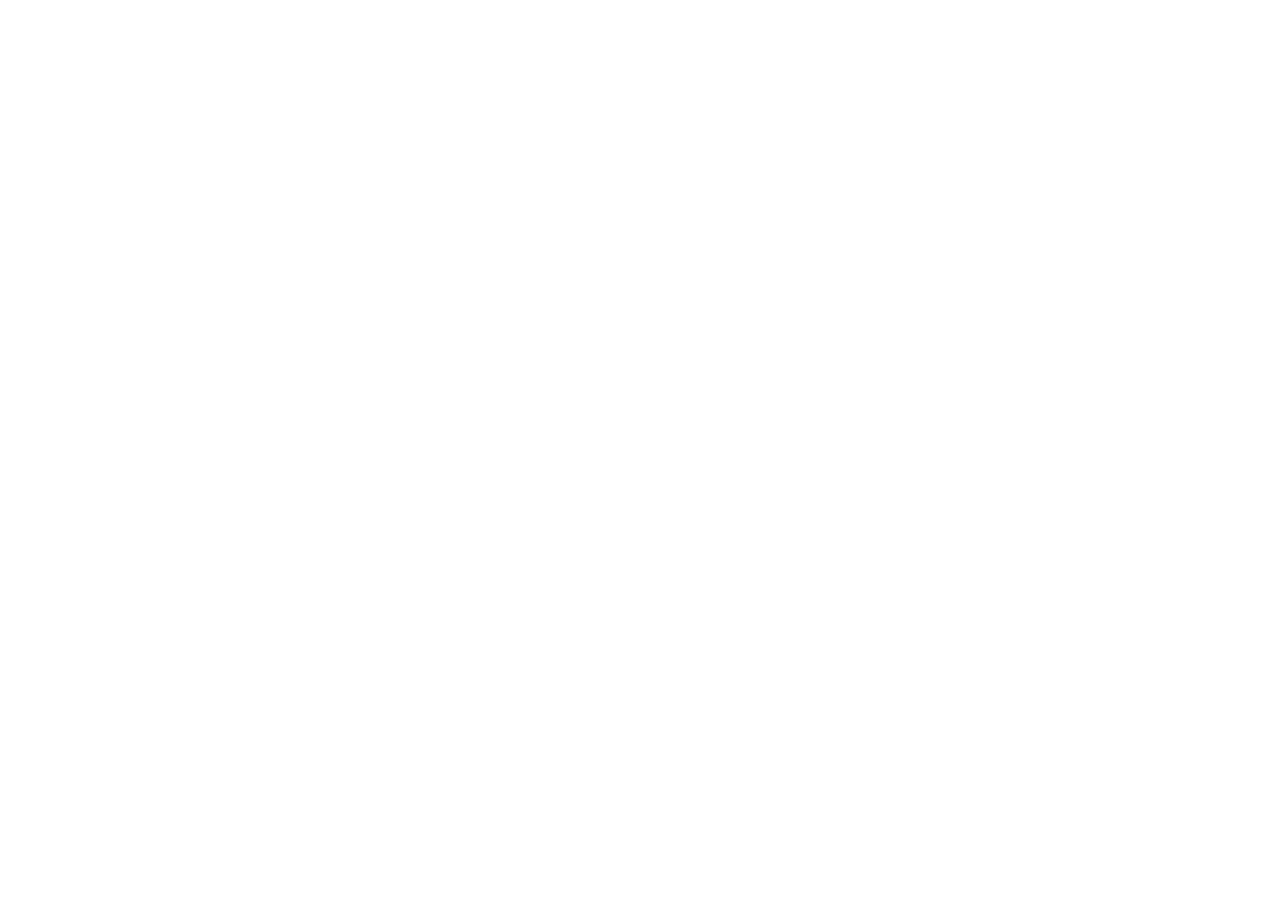
==== index1.html @ d99c87a7 "_" ====
<!DOCTYPE html>
<html lang="en">
    <head>
        <meta charset="UTF-8">
        <meta http-equiv="X-UA-Compatible" content="IE=edge">
        <meta name="viewport" content="width=device-width, initial-scale=1.0">
        <link rel="preconnect" href="https://fonts.gstatic.com"/>
        <link href="https://fonts.googleapis.com/css2?family=Merriweather:ital,wght@0,300;0,400;0,700;0,900;1,300;1,400;1,700;1,900&display=swap" rel="stylesheet"/>
        <link rel="stylesheet" href="style1.css"/>
        <title>Document</title>
    </head>
    <body>

    </body>
</html>
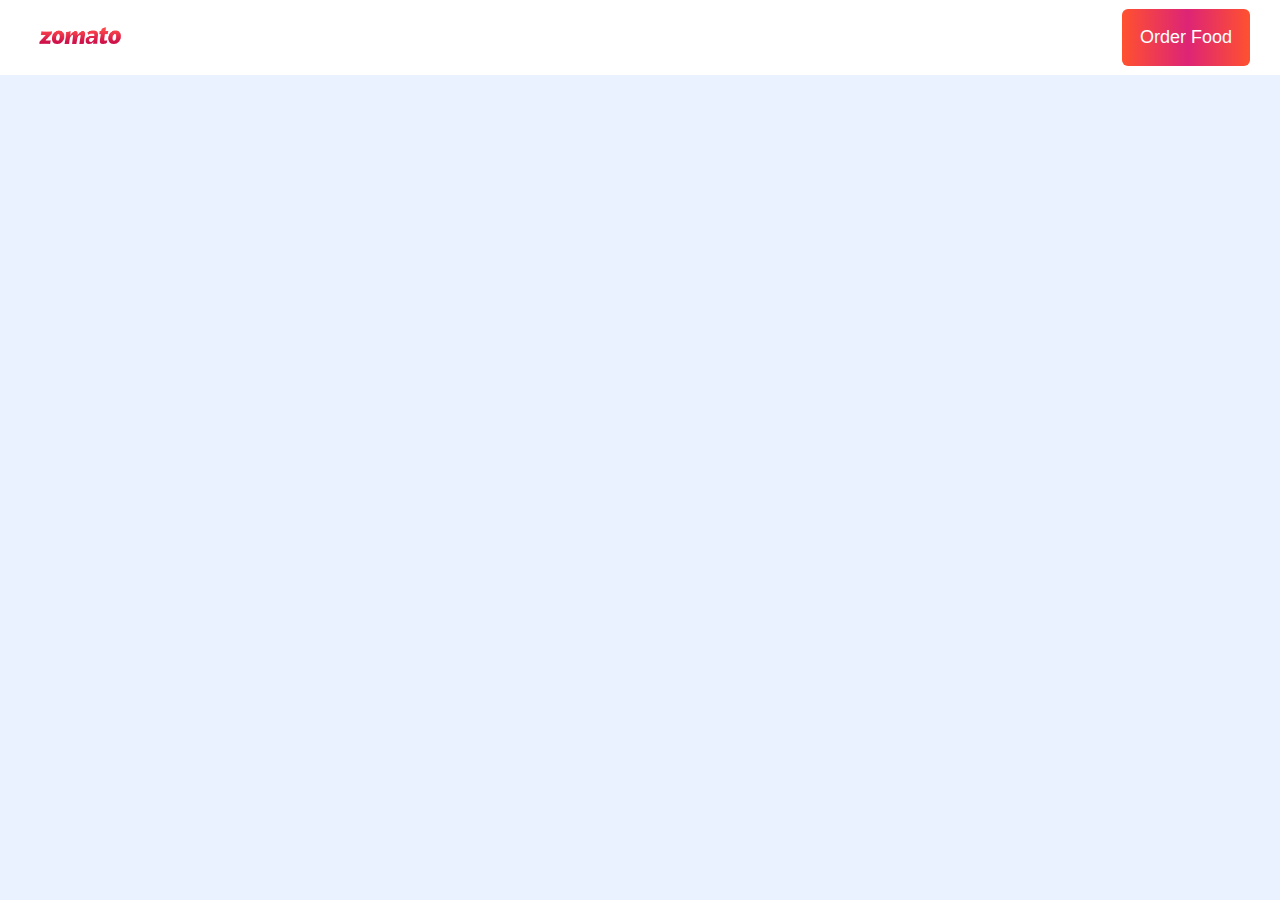
==== commit 70992592: "add navbar" ====
--- a/index1.html
+++ b/index1.html
@@ -4,12 +4,24 @@
         <meta charset="UTF-8">
         <meta http-equiv="X-UA-Compatible" content="IE=edge">
         <meta name="viewport" content="width=device-width, initial-scale=1.0">
-        <link rel="preconnect" href="https://fonts.gstatic.com"/>
+        <link rel="preconnect" href="https://fonts.gstatic.com"/> 
         <link href="https://fonts.googleapis.com/css2?family=Merriweather:ital,wght@0,300;0,400;0,700;0,900;1,300;1,400;1,700;1,900&display=swap" rel="stylesheet"/>
         <link rel="stylesheet" href="style1.css"/>
         <title>Document</title>
     </head>
     <body>
+        <header>
+            <nav class="navbar">
+                <!-- __ using this is BEM -->
+                <div class="navbar__brand">
+                    <!-- brand is zomato logo -->
+                    <img src="assets/logo.png" alt="logo" class="navbar__logo"/>
+                </div>
+                <div class="navbar__nav__items">
+                    <button class="nav__item">Order Food</button>
+                </div>
+            </nav>
+        </header>
 
     </body>
 </html>
--- a/style1.css
+++ b/style1.css
@@ -0,0 +1,62 @@
+*{
+    margin:0;
+    padding:0;
+    box-sizing:border-box;
+    /* to get box model */
+}
+
+body{
+    font-family:"Merriweather", serif;
+    background-color:#ebf2ff;
+}
+
+.navbar{
+    display:flex;
+    align-items: center;
+    justify-content: space-around;
+    background-color: #fff;
+}
+
+.navbar__brand{
+    width:100px;
+}
+
+.navbar__logo{
+    width: 100%;
+}
+
+.nav__item{
+    background-image: linear-gradient(
+    to right,
+    #ff512f 0%,
+    #dd2476 51%,
+    #ff512f 100%
+  );
+    color: #fff;
+    border:none;
+    padding: 12px;
+    border-radius: 6px;
+    cursor: pointer;
+}
+
+.nav__item:hover{
+    border:2px solid blue;
+}
+
+@media(min-width:768px){
+    .navbar{
+        justify-content:space-between;
+        padding: 2px 30px;
+    }
+}
+
+@media(min-width:1020px){
+    .navbar__brand{
+        width: 150 px;
+    }
+    .nav__item{
+        padding: 18px;
+        font-size: 18px;
+        /* button */
+    }
+}
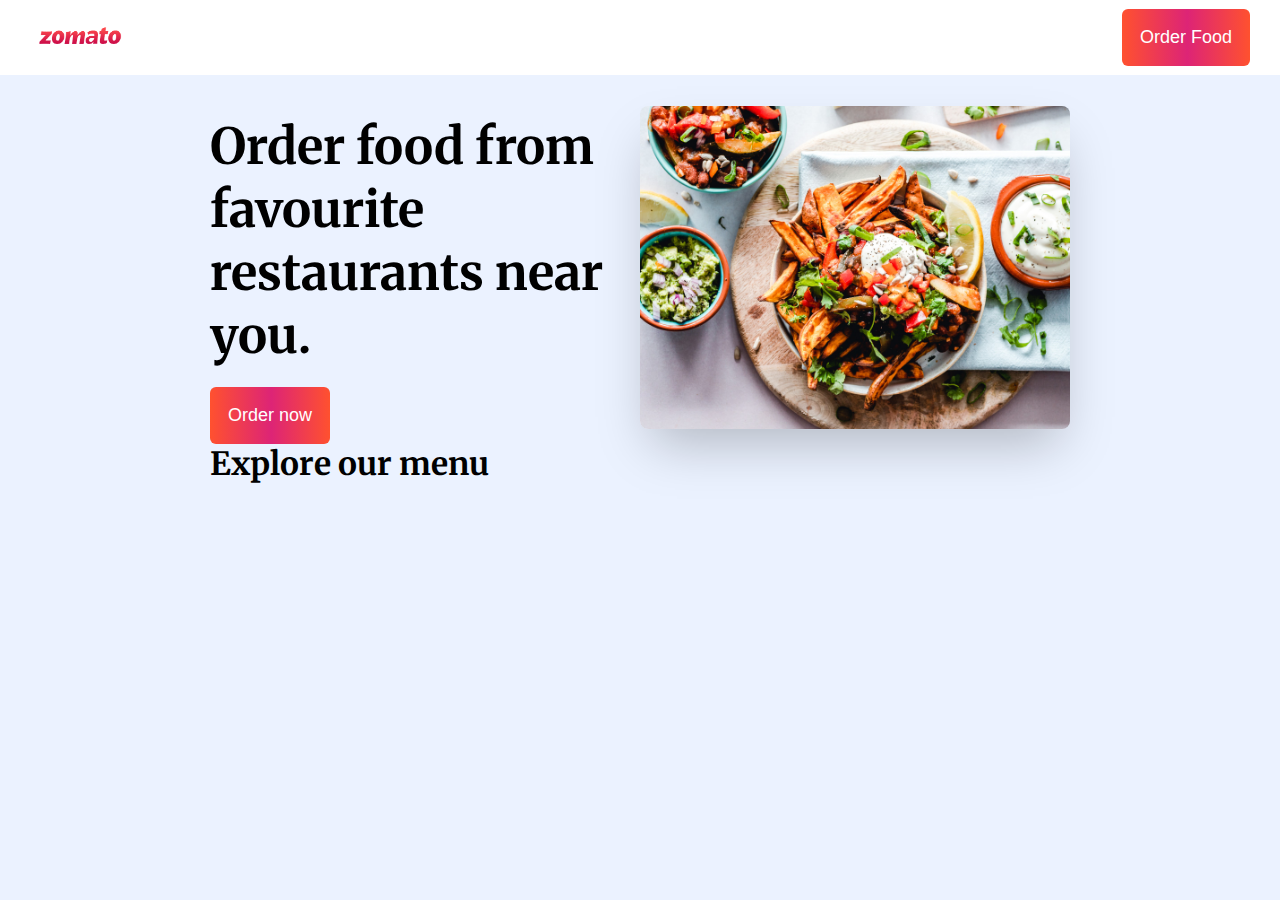
==== commit 27598557: "add hero section" ====
--- a/index1.html
+++ b/index1.html
@@ -18,10 +18,33 @@
                     <img src="assets/logo.png" alt="logo" class="navbar__logo"/>
                 </div>
                 <div class="navbar__nav__items">
-                    <button class="nav__item">Order Food</button>
+                    <!-- both names are acceptible -->
+                    <button class="nav__item button_primary">Order Food</button>
                 </div>
             </nav>
         </header>
 
+        <main class="container" >
+            <!-- HERO SECTION: order food from -->
+            <section class="hero__container">
+                <div class="hero__image__container">
+                    <img src="assets/hero.jpg" alt="hero image" class="hero__image" />
+                    
+                </div>
+                <div class="hero__description">
+                    <h1 class="hero__text">Order food from favourite restaurants near you.</h1>
+                    <button class="button_primary">Order now</button>
+                </div>
+            </section>
+
+            <!-- EXPLORE MENU -->
+            <section class="explore__menu__container">
+                <h1 class="explore__menu__text">Explore our menu</h1>
+                <div class="explore__menu__lists">
+
+                </div>  
+            </section>
+        </main>
+
     </body>
 </html>
--- a/style1.css
+++ b/style1.css
@@ -8,6 +8,27 @@
 body{
     font-family:"Merriweather", serif;
     background-color:#ebf2ff;
+}
+
+.button_primary{
+    background-image: linear-gradient(
+    to right,
+    #ff512f 0%,
+    #dd2476 51%,
+    #ff512f 100%
+  );
+    color: #fff;
+    border:none;
+    padding: 12px;
+    border-radius: 6px;
+    cursor: pointer;
+}
+
+.container{
+    max-width: 100%;
+    padding:0 20px;
+    margin: 0 auto;
+    /* same spacing , calc automatically and apply by browser */
 }
 
 .navbar{
@@ -43,20 +64,60 @@
     border:2px solid blue;
 }
 
+.hero__image__container{
+    width:100%
+    /* 100% of screen */
+}
+
+.hero__image{
+    width:100%;
+    border-radius: 8px;
+    box-shadow: 0 25px 50px -12px rgba(0,0,0,0.25);
+
+}
+ 
+.hero__text{
+    font-size: 30px;
+    margin:20px 0;
+}
+
+
 @media(min-width:768px){
     .navbar{
         justify-content:space-between;
         padding: 2px 30px;
     }
+    .hero__container{
+        margin-top: 20px;
+        display: flex;
+        flex-direction: row-reverse;
+        align-items: center;
+    }
 }
 
 @media(min-width:1020px){
+    .container{
+        max-width: 900px;
+    }
+
     .navbar__brand{
         width: 150 px;
     }
-    .nav__item{
+    .button_primary{
         padding: 18px;
         font-size: 18px;
         /* button */
     }
+    .hero__description{
+        width:100%;
+    }
+    .hero__text{
+        font-size: 50px;
+    }
 }
+
+@media(min-width:1400px){
+    .container{
+        max-width: 1250px;
+    }
+}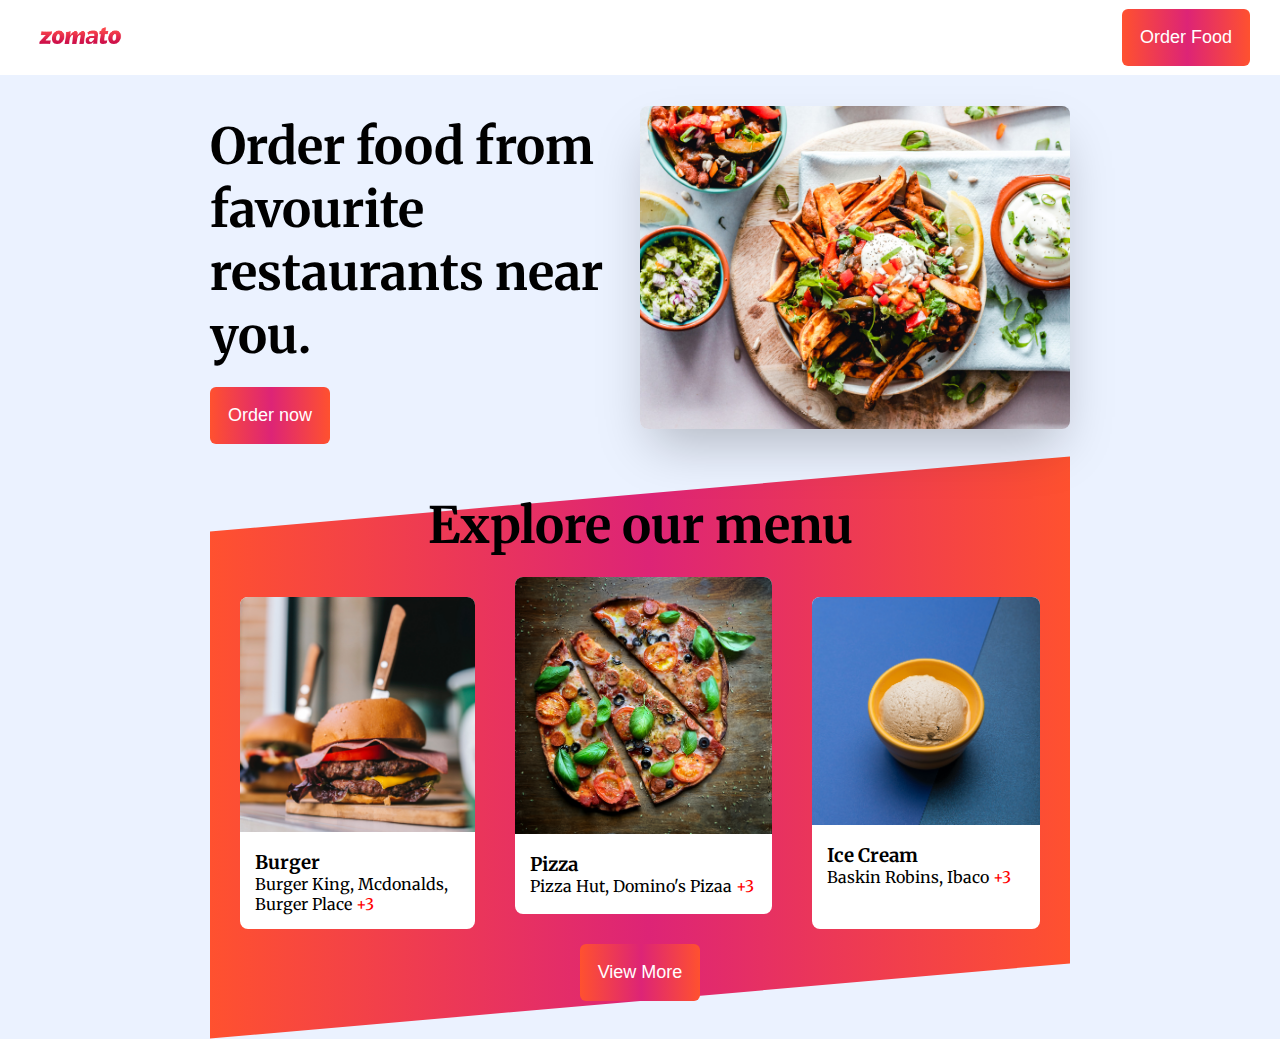
==== commit d485c286: "add food menu" ====
--- a/index1.html
+++ b/index1.html
@@ -40,9 +40,46 @@
             <!-- EXPLORE MENU -->
             <section class="explore__menu__container">
                 <h1 class="explore__menu__text">Explore our menu</h1>
+                <div class="explore__menu__gradient__bg"></div>
                 <div class="explore__menu__lists">
+                    <!-- Burger -->
+                    <div class="food__card">
+                        <div class="food__card__image__container">
+                            <img src="assets/burger.jpg" alt="burger" class="food__image"/>
+                        </div>
+                        <div class="food__card__description">
+                            <h3 class="food__title">Burger</h3>
+                            <p>Burger King, Mcdonalds, Burger Place 
+                            <span style="color:red">+3</span></p>
+                        </div>
+                    </div>
+                    <!-- PIZZA -->
+                    <div class="food__card" id="pizza__card">
+                        <div class="food__card__image__container">
+                            <img src="assets/pizza.jpg" alt="pizza" class="food__image"/>
+                        </div>
+                        <div class="food__card__description">
+                            <h3 class="food__title">Pizza</h3>
+                            <p>Pizza Hut, Domino's Pizaa  
+                            <span style="color:red">+3</span></p>
+                        </div>
+                    </div>
 
-                </div>  
+                    <!-- ICE CREAM -->
+                    <div class="food__card">
+                        <div class="food__card__image__container">
+                            <img src="assets/iceCream.jpg" alt="icecream" class="food__image"/>
+                        </div>
+                        <div class="food__card__description">
+                            <h3 class="food__title">Ice Cream</h3>
+                            <p>Baskin Robins, Ibaco  
+                            <span style="color:red">+3</span></p>
+                        </div>
+                    </div>
+                </div> 
+                <div class="explore__menu__view__more">
+                    <button class="button_primary">View More</button> 
+                </div>
             </section>
         </main>
 
--- a/style1.css
+++ b/style1.css
@@ -81,6 +81,34 @@
     margin:20px 0;
 }
 
+.explore__menu__text{
+    font-size: 30px;
+    margin:20px 0;
+    margin-top: 50px;
+    margin-bottom: 25px;
+    text-align: center;
+}
+
+.food__card{
+    background-color: white;
+    border-radius: 8px;
+    margin-bottom: 15px;
+}
+
+.food__card__image__container{
+    width:100%;
+}
+
+.food__image{
+    width:100%;
+    /* top right bottom left */
+    border-radius: 8px 8px 0px 0px;
+}
+
+.food__card__description{
+    padding:15px;
+}
+
 
 @media(min-width:768px){
     .navbar{
@@ -92,6 +120,51 @@
         display: flex;
         flex-direction: row-reverse;
         align-items: center;
+        margin-bottom: 40px;
+    }
+
+    .explore__menu__lists{
+        margin-top: 40px;
+        display: flex;
+        gap:15px;
+        padding:0 30px;
+    }
+
+    #pizza__card{
+        /* - so it goes to top, + it gives some space */
+        margin-top: -20px ;
+        margin-bottom: 30px;
+    }
+
+    .explore__menu__container{
+        margin-top: 30px ;
+    }
+
+
+    .explore__menu__view__more{
+        display: flex;
+        justify-content: center;
+    }
+
+    
+    .explore__menu__container{
+        position: relative;
+    }
+
+    .explore__menu__gradient__bg{
+        position: absolute;
+        top:0;
+        left:0;
+        width:100%;
+        height:100%;
+        background-image: linear-gradient(
+          to right,
+          #ff512f 0%,
+          #dd2476 51%,
+          #ff512f 100% 
+        );
+        transform: skewY(-5deg);
+        z-index: -3;
     }
 }
 
@@ -114,10 +187,18 @@
     .hero__text{
         font-size: 50px;
     }
+    .explore__menu__lists{
+        gap:40px;
+    }
+
+    .explore__menu__text{
+        font-size: 50px;
+    }
 }
 
 @media(min-width:1400px){
     .container{
         max-width: 1250px;
     }
+
 }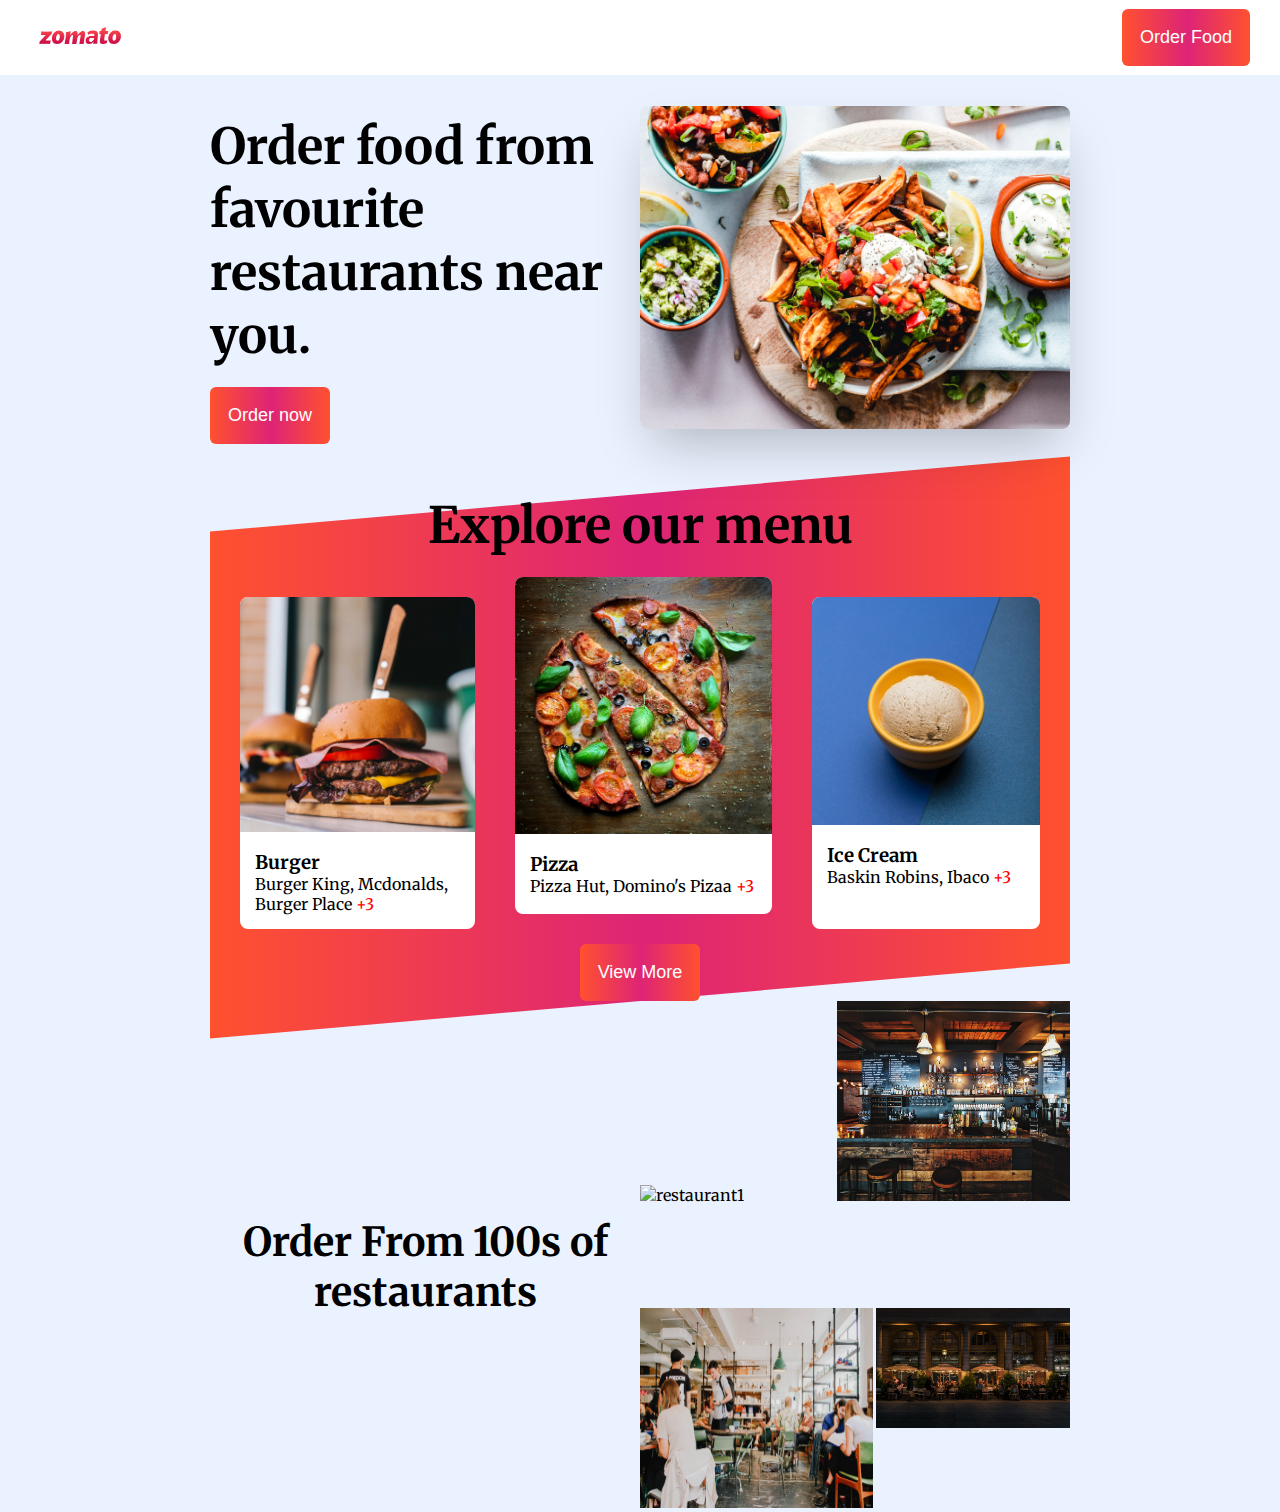
==== commit a7c88ca5: "menu_and_explore" ====
--- a/index1.html
+++ b/index1.html
@@ -81,6 +81,32 @@
                     <button class="button_primary">View More</button> 
                 </div>
             </section>
+
+            <!--  RESTAURANT LIST-->
+            <section class="restaurant__container">
+                <h1 class="restaurant__text">Order From 100s of restaurants</h1>
+                <!-- all 4 images -->
+                <div class="restaurant__images__container">
+                    <div class="restaurant__images__row__one">
+                        <div class="restaurant__image__1">
+                            <img src="assets/restaurant1.jpg" alt="restaurant1" class="restaurant__1" />
+                        </div>
+                        <div class="restaurant__image__2">
+                            <img src="assets/restaurant2.jpg" alt="restaurant2" class="restaurant__2" />
+                        </div>
+                    </div>
+
+                    <div class="restaurant__images__row__two"> 
+                        <div class="restaurant__image__3">
+                            <img src="assets/restaurant3.jpg" alt="restaurant3" class="restaurant__3" />
+                        </div>
+                        <div class="restaurant__image__4">
+                            <img src="assets/restaurant4.jpg" alt="restaurant4" class="restaurant__4" />
+                        </div>
+                    </div>
+                </div>
+            </section>
+
         </main>
 
     </body>
--- a/style1.css
+++ b/style1.css
@@ -108,6 +108,52 @@
 .food__card__description{
     padding:15px;
 }
+
+/* Flexxx */
+/* all 4 images */
+.restaurant__text{
+    font-size: 30px;
+    margin-top: 50px;
+    margin-bottom: 25px;
+    text-align: center;
+}
+
+.restaurant__images__container{
+    width:100%;
+}
+
+.restaurant__images__row__one, .restaurant__images__row__two{
+    width:100%;
+    display: flex;
+    gap:3px;
+}
+
+.restaurant__images__row__one{
+    align-items: baseline;
+    margin-bottom: 3px;
+}
+
+.restaurant__image__1, 
+.restaurant__image__4{
+    width:100%;
+    height:120px;
+}
+
+.restaurant__image__2,
+.restaurant__image__3{
+    width:120%;
+    height:200px;
+}
+
+
+.restaurant__1, 
+.restaurant__2,
+.restaurant__3,
+.restaurant__4{
+    width:100%;
+    height:100%;
+}
+
 
 
 @media(min-width:768px){
@@ -166,6 +212,16 @@
         transform: skewY(-5deg);
         z-index: -3;
     }
+
+    .restaurant__container{
+        display: flex;
+        align-items: center;
+    }
+
+    .restaurant__text{
+        width:100%;
+        font-size: 40px;
+    }
 }
 
 @media(min-width:1020px){
